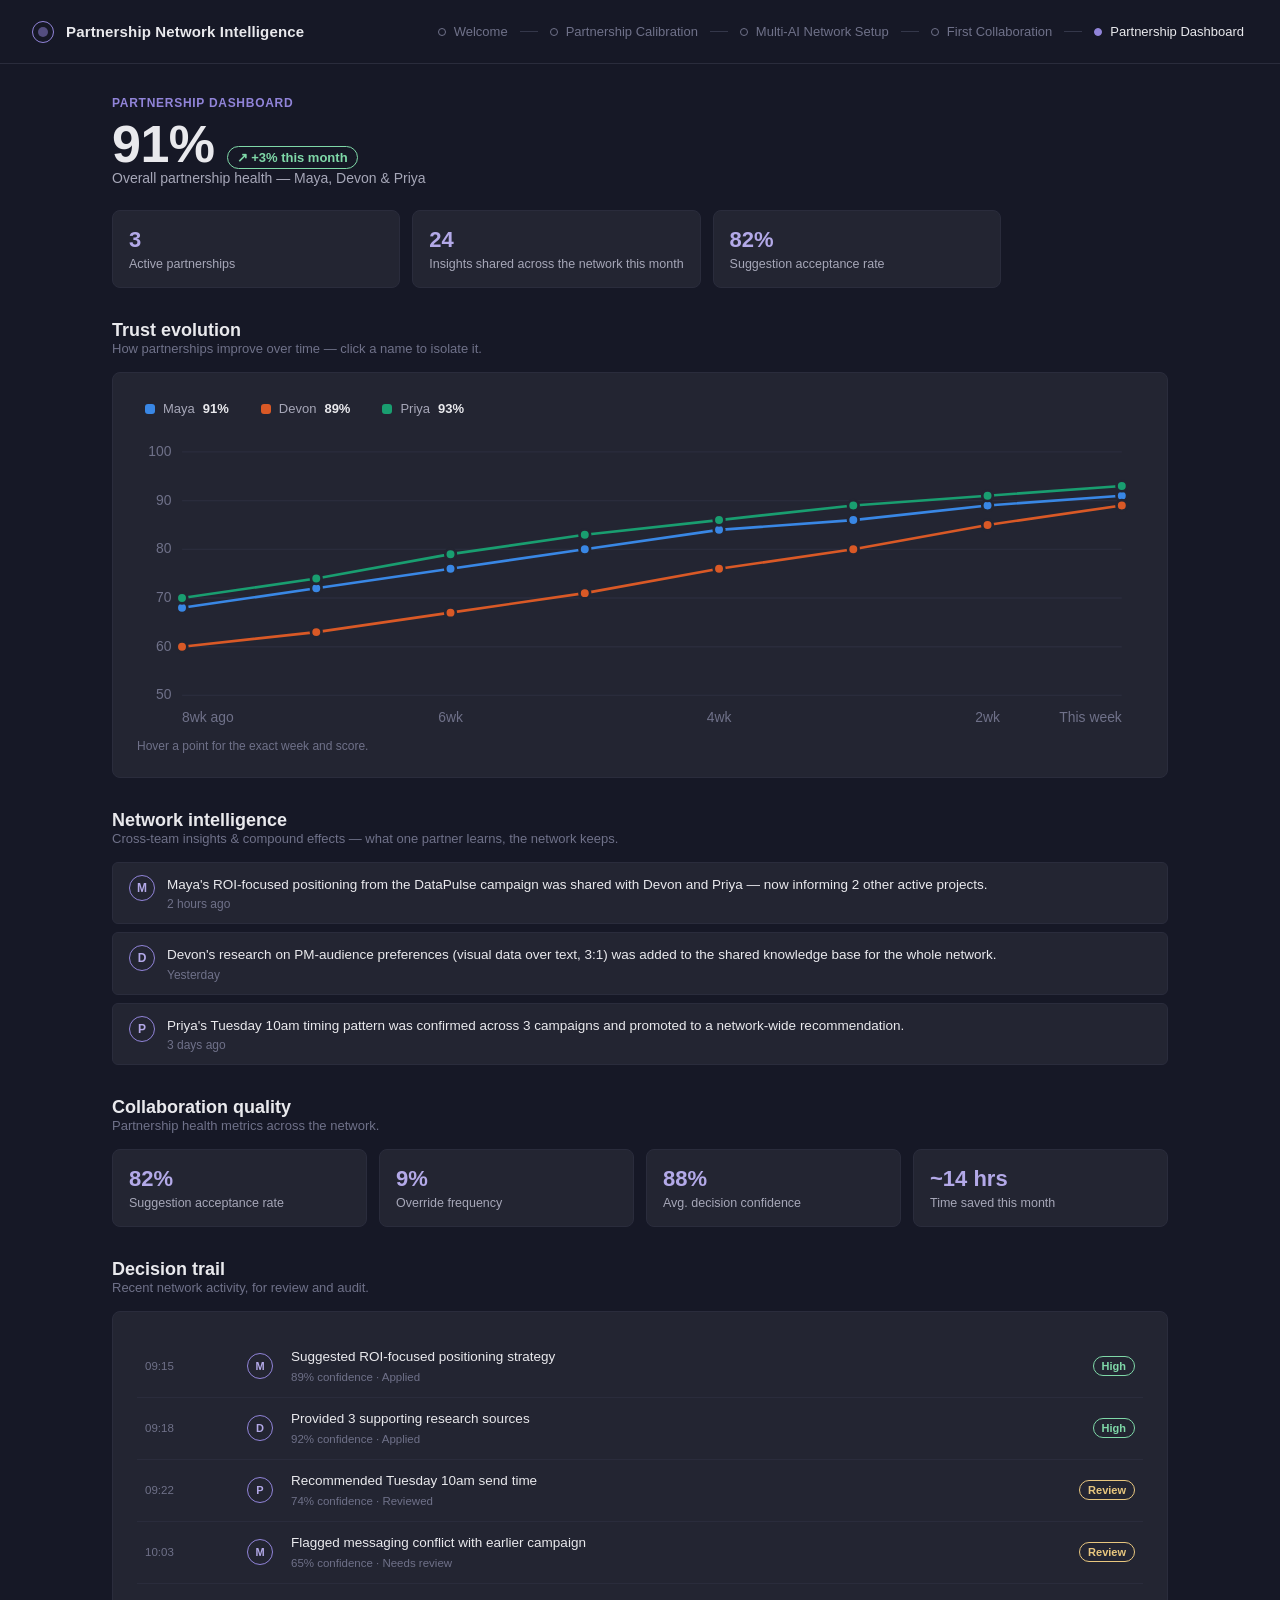
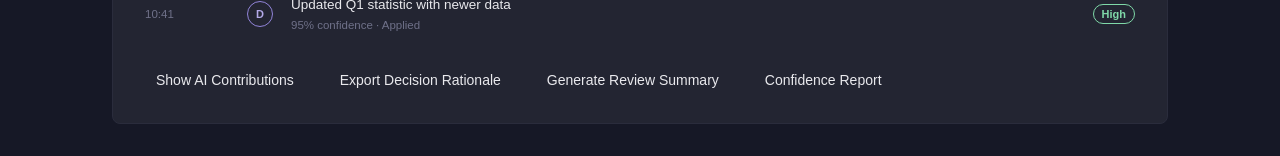
==== prototype/dashboard/index.html @ a6c033ae "Add Partnership Dashboard (vanilla JS) and link it from Calibration Trust evolution chart (hand-buil" ====
<!doctype html>
<html lang="en">
  <head>
    <meta charset="UTF-8" />
    <meta name="viewport" content="width=device-width, initial-scale=1.0" />
    <title>PNI — Partnership Dashboard</title>
    <link rel="icon" href="data:," />
    <link rel="stylesheet" href="../css/theme.css" />
    <link rel="stylesheet" href="../css/dashboard.css" />
  </head>
  <body>
    <div id="dashboard-app">
      <header class="topnav">
        <div class="topnav-brand">
          <span class="mark"></span>
          Partnership Network Intelligence
        </div>
        <nav class="stepper">
          <a class="stepper-step" href="../landing/index.html"><span class="dot"></span>Welcome</a>
          <div class="stepper-sep"></div>
          <a class="stepper-step" href="../index.html"><span class="dot"></span>Partnership Calibration</a>
          <div class="stepper-sep"></div>
          <span class="stepper-step"><span class="dot"></span>Multi-AI Network Setup</span>
          <div class="stepper-sep"></div>
          <span class="stepper-step"><span class="dot"></span>First Collaboration</span>
          <div class="stepper-sep"></div>
          <span class="stepper-step is-active"><span class="dot"></span>Partnership Dashboard</span>
        </nav>
      </header>

      <main class="dashboard-wrap">
        <div class="dash-header">
          <div class="dash-hero">
            <div class="eyebrow">Partnership Dashboard</div>
            <div class="hero-figure">
              <span class="hero-number">91%</span>
              <span class="hero-delta">↗ +3% this month</span>
            </div>
            <div class="hero-label">Overall partnership health — Maya, Devon &amp; Priya</div>
          </div>
          <div class="kpi-row" id="kpi-row"></div>
        </div>

        <section class="dash-section">
          <div class="dash-section-head">
            <div>
              <h2>Trust evolution</h2>
              <p>How partnerships improve over time — click a name to isolate it.</p>
            </div>
          </div>
          <div class="chart-card">
            <div class="chart-legend" id="chart-legend"></div>
            <div class="chart-svg-wrap" id="chart-svg-wrap"></div>
            <div class="chart-hint">Hover a point for the exact week and score.</div>
          </div>
        </section>

        <section class="dash-section">
          <div class="dash-section-head">
            <div>
              <h2>Network intelligence</h2>
              <p>Cross-team insights &amp; compound effects — what one partner learns, the network keeps.</p>
            </div>
          </div>
          <div class="insight-feed" id="insight-feed"></div>
        </section>

        <section class="dash-section">
          <div class="dash-section-head">
            <div>
              <h2>Collaboration quality</h2>
              <p>Partnership health metrics across the network.</p>
            </div>
          </div>
          <div class="quality-grid" id="quality-grid"></div>
        </section>

        <section class="dash-section">
          <div class="dash-section-head">
            <div>
              <h2>Decision trail</h2>
              <p>Recent network activity, for review and audit.</p>
            </div>
          </div>
          <div class="chart-card">
            <div class="trail-list" id="trail-list"></div>
            <div class="review-actions" id="review-actions"></div>
          </div>
        </section>
      </main>
    </div>
    <script src="../js/dashboard.js"></script>
  </body>
</html>
---- prototype/css/theme.css ----
/*
  PNI — Nocturne Design System
  ----------------------------
  Design tokens shared across every screen. Port these variables directly
  into your ai-partner-canvas Tailwind config / CSS-in-JS theme — nothing
  here is prototype-specific.
*/

:root {
  /* Color */
  --bg: #161826;
  --surface: #232532;
  --surface-raised: #2b2e40;
  --border: #34374a;
  --border-soft: #2a2c3c;
  --text: #e9e9ed;
  --text-muted: #a6a7b8;
  --text-faint: #6f7189;
  --accent: #9184d9;
  --accent-soft: rgba(145, 132, 217, 0.14);
  --accent-strong: #b3a9e8;

  /* Status (used sparingly, never as full floods) */
  --status-high: #7fd8a8;
  --status-medium: #e8c77f;
  --status-low: #e6828a;

  /* Type */
  --font: "Inter", -apple-system, BlinkMacSystemFont, "Segoe UI", Roboto, sans-serif;

  /* Shape */
  --radius: 8px;
  --radius-sm: 6px;

  /* Rhythm */
  --space-1: 4px;
  --space-2: 8px;
  --space-3: 12px;
  --space-4: 16px;
  --space-5: 24px;
  --space-6: 32px;
  --space-7: 48px;
}

* {
  box-sizing: border-box;
}

html, body {
  margin: 0;
  padding: 0;
  background: var(--bg);
  color: var(--text);
  font-family: var(--font);
  -webkit-font-smoothing: antialiased;
}

body {
  min-height: 100vh;
}

#app {
  min-height: 100vh;
  display: flex;
  flex-direction: column;
}

a {
  color: var(--accent-strong);
  text-decoration: none;
}

h1, h2, h3, h4, p {
  margin: 0;
}

button {
  font-family: var(--font);
}

/* ---------- Buttons ---------- */

.btn {
  display: inline-flex;
  align-items: center;
  gap: var(--space-2);
  border-radius: var(--radius);
  border: 1px solid var(--border);
  background: transparent;
  color: var(--text);
  padding: 10px 18px;
  font-size: 14px;
  font-weight: 500;
  cursor: pointer;
  transition: border-color 120ms ease, background 120ms ease, color 120ms ease;
}

.btn:hover {
  border-color: var(--accent);
  background: var(--accent-soft);
}

.btn:focus-visible {
  outline: 2px solid var(--accent);
  outline-offset: 2px;
}

.btn-primary {
  border-color: var(--accent);
  color: var(--bg);
  background: var(--accent);
}

.btn-primary:hover {
  background: var(--accent-strong);
  border-color: var(--accent-strong);
}

.btn-ghost {
  border-color: transparent;
}

.btn-ghost:hover {
  border-color: var(--border);
  background: transparent;
}

.btn:disabled {
  opacity: 0.4;
  cursor: not-allowed;
}

.btn:disabled:hover {
  border-color: var(--border);
  background: transparent;
}

/* ---------- Layout shell ---------- */

.topnav {
  display: flex;
  align-items: center;
  justify-content: space-between;
  padding: var(--space-4) var(--space-6);
  border-bottom: 1px solid var(--border-soft);
  gap: var(--space-6);
}

.topnav-brand {
  display: flex;
  align-items: center;
  gap: var(--space-3);
  font-weight: 600;
  font-size: 15px;
  letter-spacing: 0.01em;
  white-space: nowrap;
}

.topnav-brand .mark {
  width: 22px;
  height: 22px;
  border-radius: 50%;
  border: 1.5px solid var(--accent);
  position: relative;
  flex: none;
}

.topnav-brand .mark::after {
  content: "";
  position: absolute;
  inset: 5px;
  border-radius: 50%;
  background: var(--accent);
  opacity: 0.5;
}

main {
  flex: 1;
  padding: var(--space-6);
  max-width: 1040px;
  width: 100%;
  margin: 0 auto;
}

@media (max-width: 720px) {
  main {
    padding: var(--space-4);
  }
  .topnav {
    padding: var(--space-3) var(--space-4);
  }
}

/* ---------- Journey stepper ---------- */

.stepper {
  display: flex;
  align-items: center;
  gap: var(--space-2);
  overflow-x: auto;
}

.stepper-step {
  display: flex;
  align-items: center;
  gap: var(--space-2);
  background: none;
  border: none;
  color: var(--text-faint);
  font-size: 13px;
  font-weight: 500;
  padding: var(--space-2) var(--space-1);
  cursor: pointer;
  white-space: nowrap;
}

.stepper-step .dot {
  width: 8px;
  height: 8px;
  border-radius: 50%;
  border: 1.5px solid var(--text-faint);
  flex: none;
}

.stepper-step.is-done .dot {
  background: var(--accent);
  border-color: var(--accent);
}

.stepper-step.is-active {
  color: var(--text);
}

.stepper-step.is-active .dot {
  border-color: var(--accent);
  background: var(--accent);
}

.stepper-sep {
  width: 18px;
  height: 1px;
  background: var(--border);
  flex: none;
}

/* ---------- Cards ---------- */

.card {
  background: var(--surface);
  border: 1px solid var(--border-soft);
  border-radius: var(--radius);
  padding: var(--space-5);
}

.card + .card {
  margin-top: var(--space-4);
}

.card-title {
  font-size: 16px;
  font-weight: 600;
}

.card-subtitle {
  color: var(--text-muted);
  font-size: 13px;
  margin-top: var(--space-1);
}

.page-header {
  margin-bottom: var(--space-6);
}

.page-header .eyebrow {
  color: var(--accent);
  font-size: 12px;
  font-weight: 600;
  letter-spacing: 0.06em;
  text-transform: uppercase;
}

.page-header h1 {
  font-size: 26px;
  font-weight: 600;
  margin-top: var(--space-2);
}

.page-header p {
  color: var(--text-muted);
  font-size: 14px;
  margin-top: var(--space-2);
  max-width: 620px;
  line-height: 1.5;
}

/* ---------- Sub-stepper (inside Partnership Calibration) ---------- */

.substeps {
  display: flex;
  gap: var(--space-5);
  margin-bottom: var(--space-6);
  border-bottom: 1px solid var(--border-soft);
}

.substep {
  padding-bottom: var(--space-3);
  border-bottom: 2px solid transparent;
  color: var(--text-faint);
  font-size: 13px;
  font-weight: 500;
  display: flex;
  align-items: center;
  gap: var(--space-2);
}

.substep .num {
  width: 18px;
  height: 18px;
  border-radius: 50%;
  border: 1px solid var(--text-faint);
  font-size: 10px;
  display: flex;
  align-items: center;
  justify-content: center;
  flex: none;
}

.substep.is-active {
  color: var(--text);
  border-bottom-color: var(--accent);
}

.substep.is-active .num {
  border-color: var(--accent);
  color: var(--accent);
}

.substep.is-done .num {
  background: var(--accent);
  border-color: var(--accent);
  color: var(--bg);
}

/* ---------- Choice groups (wizard questions, autonomy radios) ---------- */

.choice-group {
  display: grid;
  gap: var(--space-2);
}

.choice {
  display: flex;
  align-items: flex-start;
  gap: var(--space-3);
  padding: var(--space-3) var(--space-4);
  border: 1px solid var(--border-soft);
  border-radius: var(--radius-sm);
  cursor: pointer;
  background: transparent;
  text-align: left;
  transition: border-color 120ms ease, background 120ms ease;
}

.choice:hover {
  border-color: var(--accent);
}

.choice.is-selected {
  border-color: var(--accent);
  background: var(--accent-soft);
}

.choice .radio {
  width: 16px;
  height: 16px;
  border-radius: 50%;
  border: 1.5px solid var(--text-faint);
  flex: none;
  margin-top: 2px;
  position: relative;
}

.choice.is-selected .radio {
  border-color: var(--accent);
}

.choice.is-selected .radio::after {
  content: "";
  position: absolute;
  inset: 3px;
  border-radius: 50%;
  background: var(--accent);
}

.choice-body .choice-label {
  font-size: 14px;
  font-weight: 500;
}

.choice-body .choice-desc {
  font-size: 12.5px;
  color: var(--text-muted);
  margin-top: 2px;
  line-height: 1.45;
}

/* ---------- Agent cards ---------- */

.agent-grid {
  display: grid;
  gap: var(--space-4);
}

.agent-card {
  border: 1px solid var(--border-soft);
  border-radius: var(--radius);
  padding: var(--space-5);
  background: var(--surface);
}

.agent-head {
  display: flex;
  align-items: center;
  justify-content: space-between;
  gap: var(--space-3);
  margin-bottom: var(--space-4);
}

.agent-identity {
  display: flex;
  align-items: center;
  gap: var(--space-3);
}

.agent-avatar {
  width: 36px;
  height: 36px;
  border-radius: 50%;
  border: 1.5px solid var(--accent);
  display: flex;
  align-items: center;
  justify-content: center;
  font-size: 13px;
  font-weight: 600;
  color: var(--accent-strong);
  flex: none;
}

.agent-name {
  font-size: 15px;
  font-weight: 600;
}

.agent-role {
  font-size: 12.5px;
  color: var(--text-muted);
}

.trust-pill {
  font-size: 12px;
  font-weight: 600;
  padding: 4px 10px;
  border-radius: 999px;
  border: 1px solid var(--border);
  color: var(--text-muted);
  white-space: nowrap;
}

.trust-pill.high { color: var(--status-high); border-color: var(--status-high); }
.trust-pill.medium { color: var(--status-medium); border-color: var(--status-medium); }
.trust-pill.low { color: var(--status-low); border-color: var(--status-low); }

/* ---------- Responsibility checklist ---------- */

.check-list {
  display: grid;
  gap: var(--space-2);
}

.check-item {
  display: flex;
  align-items: flex-start;
  gap: var(--space-3);
  padding: var(--space-2) var(--space-1);
  cursor: pointer;
}

.check-box {
  width: 16px;
  height: 16px;
  border-radius: 4px;
  border: 1.5px solid var(--text-faint);
  margin-top: 2px;
  flex: none;
  display: flex;
  align-items: center;
  justify-content: center;
}

.check-item.is-checked .check-box {
  border-color: var(--accent);
  background: var(--accent);
}

.check-item.is-checked .check-box::after {
  content: "";
  width: 6px;
  height: 6px;
  background: var(--bg);
  clip-path: polygon(14% 44%, 0 65%, 50% 100%, 100% 16%, 80% 0%, 43% 62%);
}

.check-label {
  font-size: 13.5px;
  color: var(--text);
  line-height: 1.4;
}

/* ---------- Trust preview / dashboard bars ---------- */

.trust-overview {
  display: grid;
  gap: var(--space-3);
}

.trust-row {
  display: grid;
  grid-template-columns: 120px 1fr 48px;
  align-items: center;
  gap: var(--space-3);
}

.trust-row .label {
  font-size: 13px;
  color: var(--text-muted);
}

.trust-track {
  height: 6px;
  border-radius: 999px;
  background: var(--border-soft);
  overflow: hidden;
}

.trust-fill {
  height: 100%;
  border-radius: 999px;
  background: var(--accent);
}

.trust-row .value {
  font-size: 13px;
  font-weight: 600;
  text-align: right;
  color: var(--text-muted);
}

/* ---------- Footer nav ---------- */

.step-actions {
  display: flex;
  justify-content: space-between;
  margin-top: var(--space-6);
}

/* ---------- Misc ---------- */

.hint {
  font-size: 12.5px;
  color: var(--text-faint);
  line-height: 1.5;
}

.section-label {
  font-size: 12px;
  font-weight: 600;
  letter-spacing: 0.04em;
  text-transform: uppercase;
  color: var(--text-faint);
  margin-bottom: var(--space-3);
}

.stub-card {
  border: 1px dashed var(--border);
  border-radius: var(--radius);
  padding: var(--space-7) var(--space-5);
  text-align: left;
  color: var(--text-muted);
}
---- prototype/css/dashboard.css ----
/*
  Partnership Dashboard — builds on theme.css tokens.

  Chart color roles (per the dataviz skill's method): the three agent
  series are a CATEGORICAL identity channel, validated with
  scripts/validate_palette.js against this app's own dark card surface
  (#232532) — worst all-pairs CVD ΔE 9.4, normal-vision ΔE 20.9, all
  >= 3:1 contrast. These hues are scoped to the Trust Evolution chart
  only; everywhere else in the app, agent identity comes from initials/
  labels, not color. Status colors (--status-high/medium/low in
  theme.css) stay reserved for confidence-level meaning and are never
  reused here as series identity, per the collision rule.
*/

:root {
  --series-maya: #3987e5;
  --series-devon: #d95926;
  --series-priya: #199e70;
}

.dashboard-wrap {
  max-width: 1120px;
  margin: 0 auto;
  padding: var(--space-6);
}

@media (max-width: 640px) {
  .dashboard-wrap { padding: var(--space-4); }
}

/* ---------- Header / hero ---------- */

.dash-header {
  display: flex;
  align-items: flex-end;
  justify-content: space-between;
  gap: var(--space-5);
  flex-wrap: wrap;
  margin-bottom: var(--space-6);
}

.dash-hero .eyebrow {
  color: var(--accent);
  font-size: 12px;
  font-weight: 600;
  letter-spacing: 0.06em;
  text-transform: uppercase;
}

.dash-hero .hero-figure {
  display: flex;
  align-items: baseline;
  gap: var(--space-3);
  margin-top: var(--space-2);
}

.dash-hero .hero-number {
  font-size: 52px;
  font-weight: 650;
  letter-spacing: -0.01em;
  line-height: 1;
}

.dash-hero .hero-label {
  font-size: 14px;
  color: var(--text-muted);
}

.dash-hero .hero-delta {
  font-size: 13px;
  font-weight: 600;
  padding: 3px 9px;
  border-radius: 999px;
  border: 1px solid var(--status-high);
  color: var(--status-high);
}

.dash-hero .hero-delta.is-down {
  border-color: var(--status-low);
  color: var(--status-low);
}

/* ---------- KPI row ---------- */

.kpi-row {
  display: grid;
  grid-template-columns: repeat(3, 1fr);
  gap: var(--space-3);
}

@media (max-width: 720px) {
  .kpi-row { grid-template-columns: 1fr; }
}

.kpi-tile {
  border: 1px solid var(--border-soft);
  border-radius: var(--radius);
  padding: var(--space-4);
  background: var(--surface);
  min-width: 160px;
}

.kpi-tile .kpi-value {
  font-size: 22px;
  font-weight: 650;
  color: var(--accent-strong);
}

.kpi-tile .kpi-label {
  font-size: 12.5px;
  color: var(--text-muted);
  margin-top: 4px;
}

/* ---------- Dashboard section shell ---------- */

.dash-section {
  margin-top: var(--space-6);
}

.dash-section-head {
  display: flex;
  align-items: baseline;
  justify-content: space-between;
  gap: var(--space-3);
  margin-bottom: var(--space-4);
  flex-wrap: wrap;
}

.dash-section-head h2 {
  font-size: 18px;
  font-weight: 600;
}

.dash-section-head p {
  font-size: 13px;
  color: var(--text-faint);
}

/* ---------- Trust evolution chart ---------- */

.chart-card {
  border: 1px solid var(--border-soft);
  border-radius: var(--radius);
  padding: var(--space-5);
  background: var(--surface);
}

.chart-legend {
  display: flex;
  gap: var(--space-4);
  flex-wrap: wrap;
  margin-bottom: var(--space-4);
}

.legend-item {
  display: flex;
  align-items: center;
  gap: var(--space-2);
  font-size: 13px;
  color: var(--text-muted);
  background: none;
  border: none;
  cursor: pointer;
  padding: var(--space-1) var(--space-2);
  border-radius: var(--radius-sm);
  transition: background 120ms ease, opacity 120ms ease;
}

.legend-item:hover {
  background: var(--surface-raised);
}

.legend-item .swatch {
  width: 10px;
  height: 10px;
  border-radius: 3px;
  flex: none;
}

.legend-item.is-off {
  opacity: 0.4;
}

.legend-item .legend-value {
  font-weight: 600;
  color: var(--text);
  font-variant-numeric: tabular-nums;
}

.chart-svg-wrap {
  width: 100%;
  overflow-x: auto;
}

.chart-svg-wrap svg {
  width: 100%;
  height: auto;
  min-width: 480px;
  display: block;
}

.chart-axis-label {
  fill: var(--text-faint);
  font-size: 10.5px;
  font-family: var(--font);
}

.chart-gridline {
  stroke: var(--border-soft);
  stroke-width: 1;
}

.chart-series-label {
  font-size: 11px;
  font-weight: 600;
  font-family: var(--font);
}

.chart-hint {
  font-size: 12px;
  color: var(--text-faint);
  margin-top: var(--space-3);
}

/* ---------- Network intelligence feed ---------- */

.insight-feed {
  display: grid;
  gap: var(--space-2);
}

.insight-row {
  display: flex;
  gap: var(--space-3);
  align-items: flex-start;
  border: 1px solid var(--border-soft);
  border-radius: var(--radius-sm);
  padding: var(--space-3) var(--space-4);
  background: var(--surface);
}

.insight-row .insight-icon {
  width: 26px;
  height: 26px;
  border-radius: 50%;
  border: 1px solid var(--accent);
  color: var(--accent-strong);
  font-size: 12px;
  display: flex;
  align-items: center;
  justify-content: center;
  flex: none;
  font-weight: 600;
}

.insight-row .insight-body {
  font-size: 13.5px;
  color: var(--text);
  line-height: 1.5;
}

.insight-row .insight-meta {
  font-size: 12px;
  color: var(--text-faint);
  margin-top: 2px;
}

/* ---------- Collaboration quality metrics ---------- */

.quality-grid {
  display: grid;
  grid-template-columns: repeat(4, 1fr);
  gap: var(--space-3);
}

@media (max-width: 820px) {
  .quality-grid { grid-template-columns: repeat(2, 1fr); }
}
@media (max-width: 480px) {
  .quality-grid { grid-template-columns: 1fr; }
}

/* ---------- Decision trail ---------- */

.trail-list {
  display: grid;
}

.trail-row {
  display: grid;
  grid-template-columns: 90px 32px 1fr auto;
  gap: var(--space-3);
  align-items: center;
  padding: var(--space-3) var(--space-2);
  border-bottom: 1px solid var(--border-soft);
}

.trail-row:last-child {
  border-bottom: none;
}

@media (max-width: 640px) {
  .trail-row {
    grid-template-columns: 26px 1fr auto;
  }
  .trail-time { display: none; }
}

.trail-time {
  font-size: 11.5px;
  color: var(--text-faint);
  font-variant-numeric: tabular-nums;
}

.trail-avatar {
  width: 26px;
  height: 26px;
  border-radius: 50%;
  border: 1.5px solid var(--accent);
  display: flex;
  align-items: center;
  justify-content: center;
  font-size: 11px;
  font-weight: 600;
  color: var(--accent-strong);
}

.trail-body {
  font-size: 13.5px;
  color: var(--text);
  line-height: 1.4;
}

.trail-body .trail-conf {
  font-size: 11.5px;
  color: var(--text-faint);
  margin-top: 2px;
}

.trail-status {
  font-size: 11px;
  font-weight: 600;
  padding: 3px 8px;
  border-radius: 999px;
  border: 1px solid var(--border);
  color: var(--text-muted);
  white-space: nowrap;
}

.trail-status.high { color: var(--status-high); border-color: var(--status-high); }
.trail-status.medium { color: var(--status-medium); border-color: var(--status-medium); }
.trail-status.low { color: var(--status-low); border-color: var(--status-low); }

/* ---------- Review actions ---------- */

.review-actions {
  display: flex;
  flex-wrap: wrap;
  gap: var(--space-2);
  margin-top: var(--space-4);
}
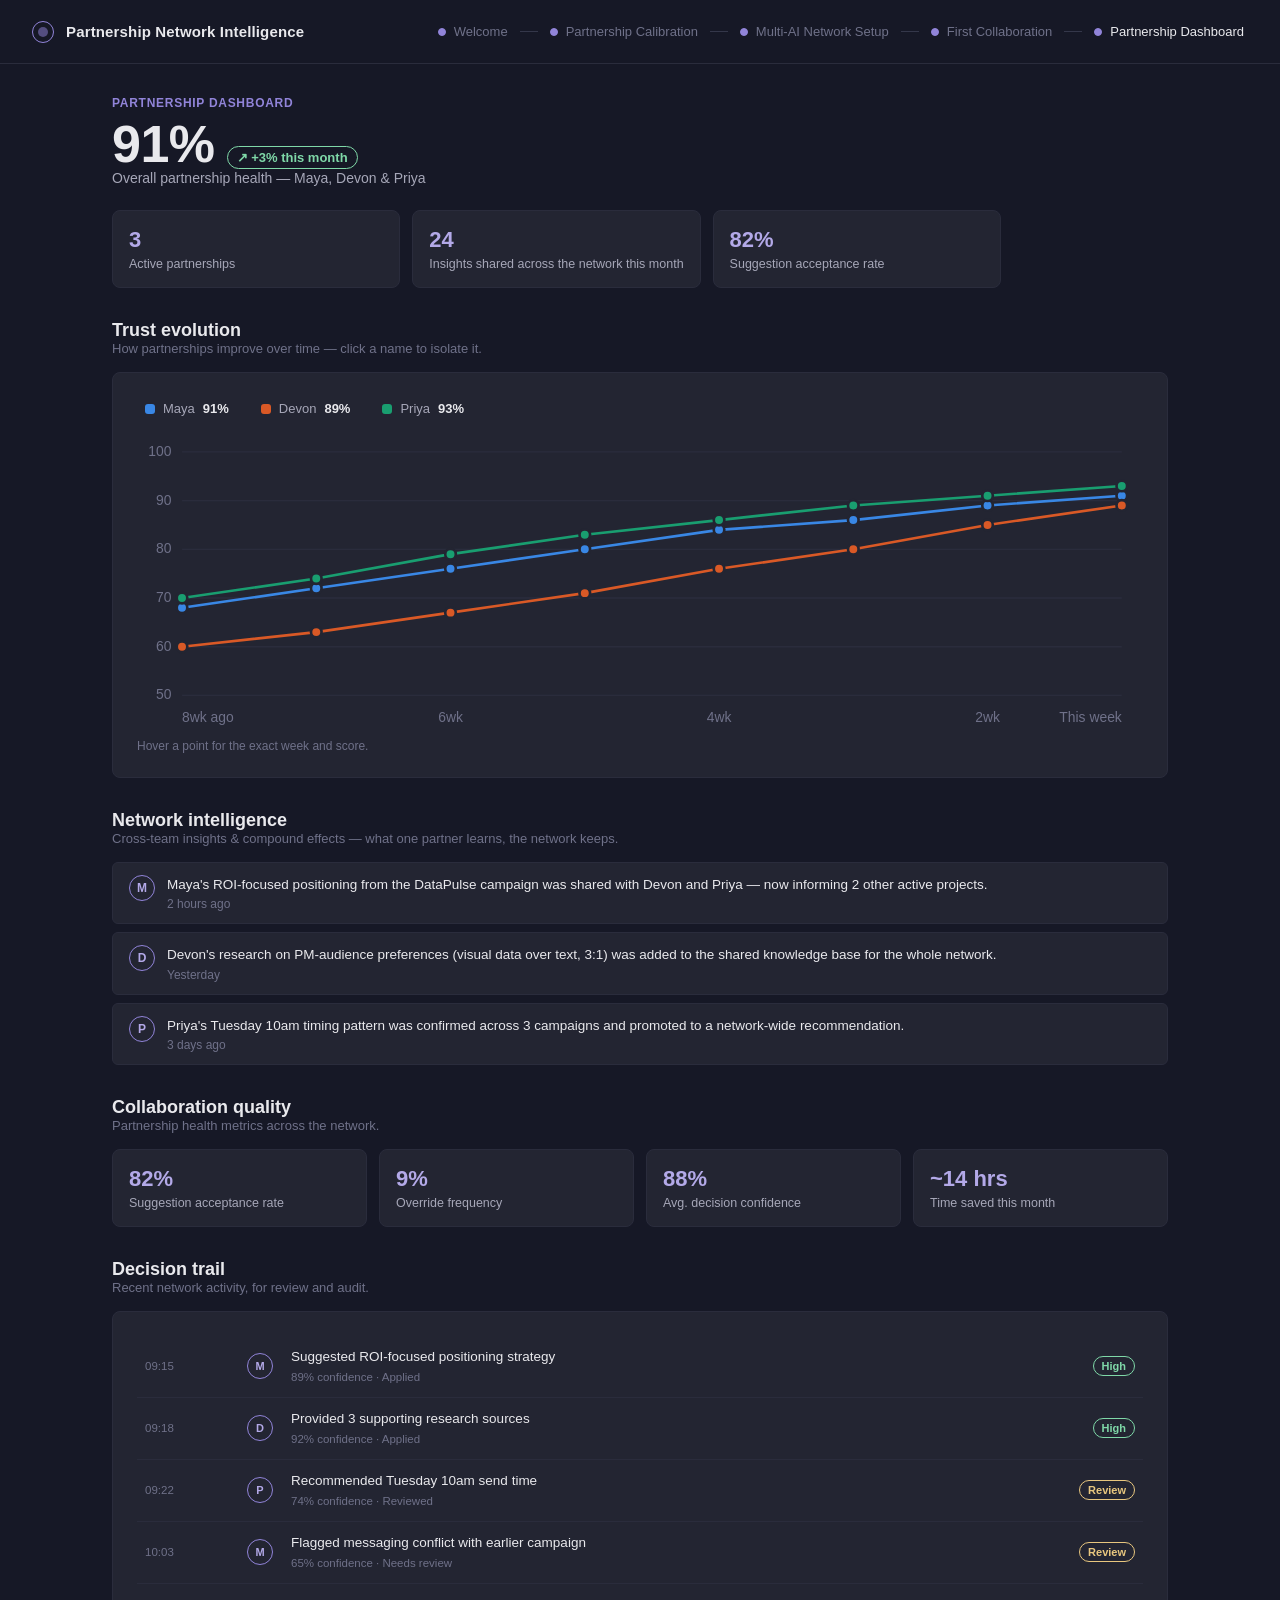
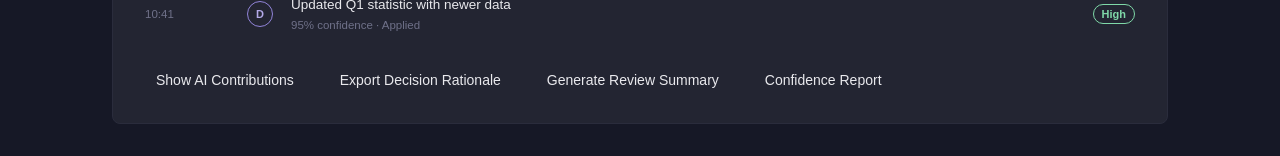
==== commit 024441b1: "Add Multi-AI Network Setup and First Collaboration screens Multi-AI Network Setup ("meet your AI net" ====
--- a/prototype/dashboard/index.html
+++ b/prototype/dashboard/index.html
@@ -16,13 +16,13 @@
           Partnership Network Intelligence
         </div>
         <nav class="stepper">
-          <a class="stepper-step" href="../landing/index.html"><span class="dot"></span>Welcome</a>
+          <a class="stepper-step is-done" href="../landing/index.html"><span class="dot"></span>Welcome</a>
           <div class="stepper-sep"></div>
-          <a class="stepper-step" href="../index.html"><span class="dot"></span>Partnership Calibration</a>
+          <a class="stepper-step is-done" href="../index.html"><span class="dot"></span>Partnership Calibration</a>
           <div class="stepper-sep"></div>
-          <span class="stepper-step"><span class="dot"></span>Multi-AI Network Setup</span>
+          <a class="stepper-step is-done" href="../network-setup/index.html"><span class="dot"></span>Multi-AI Network Setup</a>
           <div class="stepper-sep"></div>
-          <span class="stepper-step"><span class="dot"></span>First Collaboration</span>
+          <a class="stepper-step is-done" href="../first-collaboration/index.html"><span class="dot"></span>First Collaboration</a>
           <div class="stepper-sep"></div>
           <span class="stepper-step is-active"><span class="dot"></span>Partnership Dashboard</span>
         </nav>
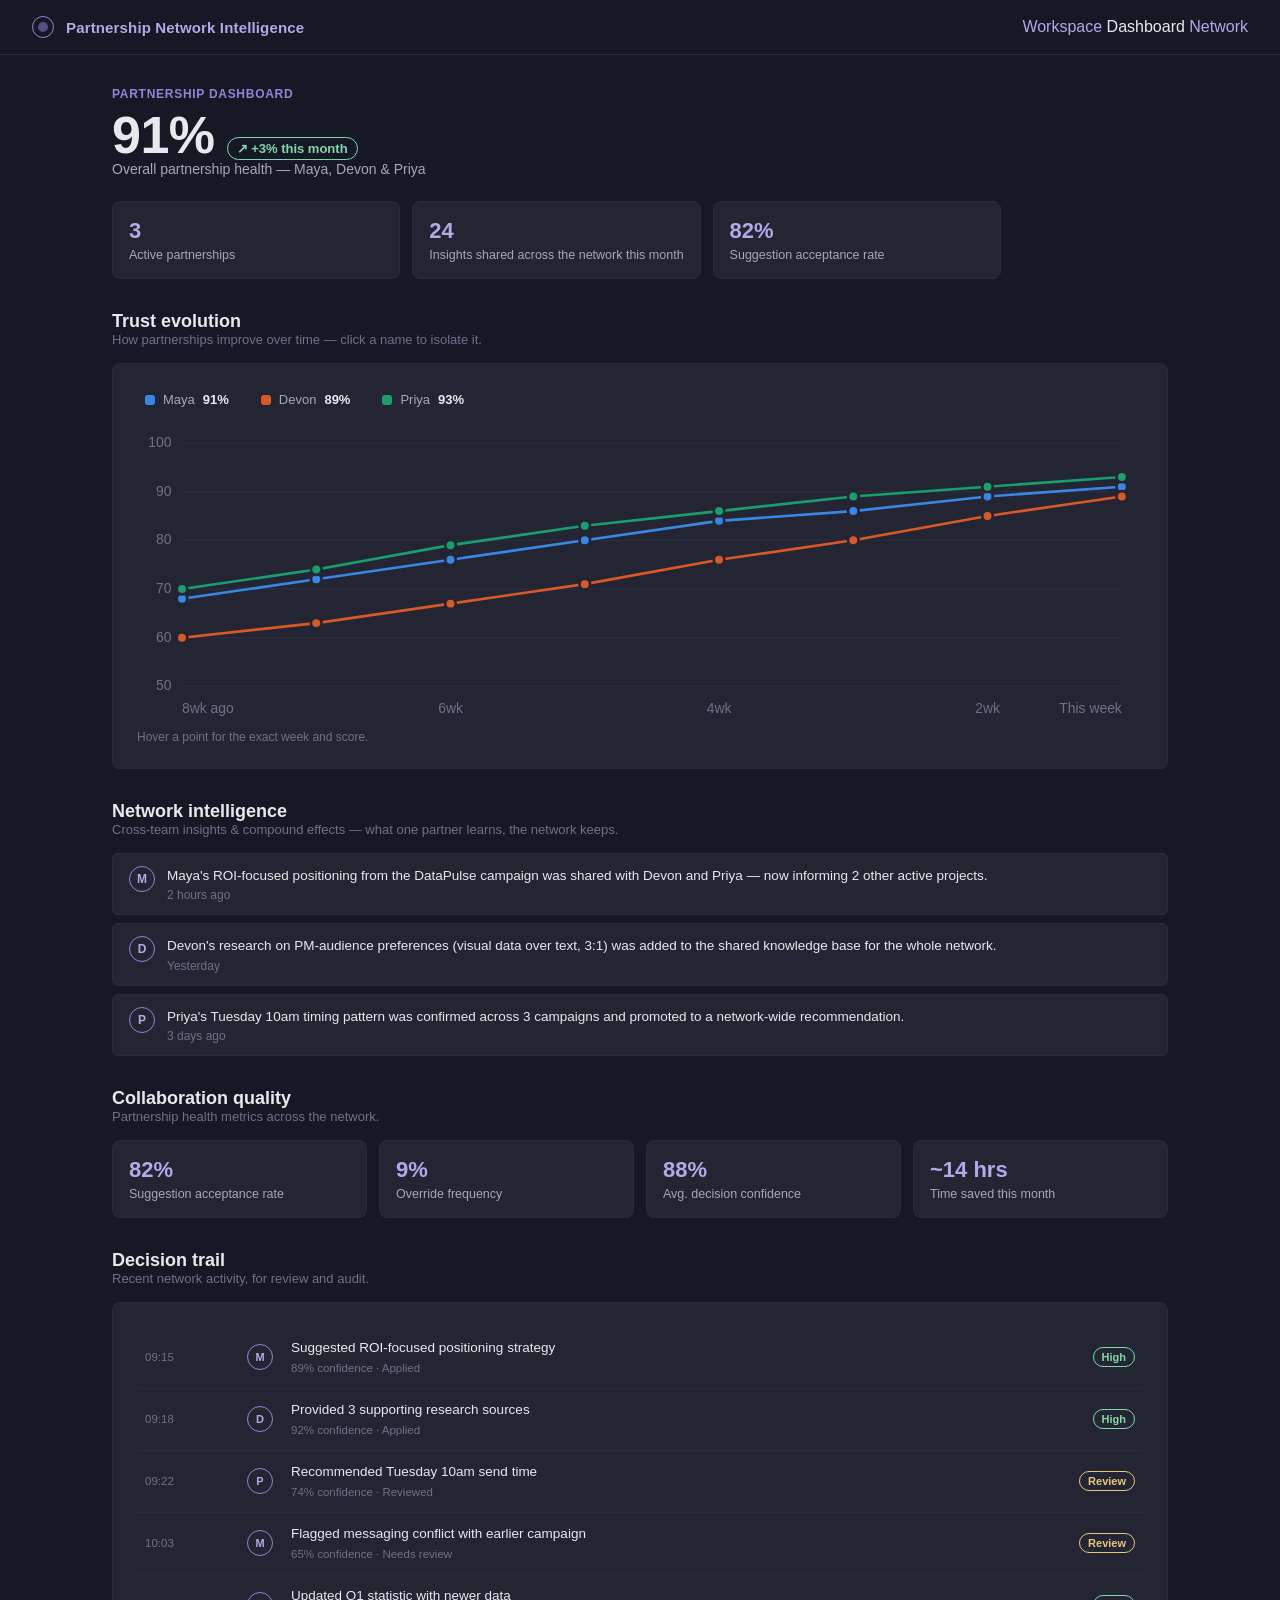
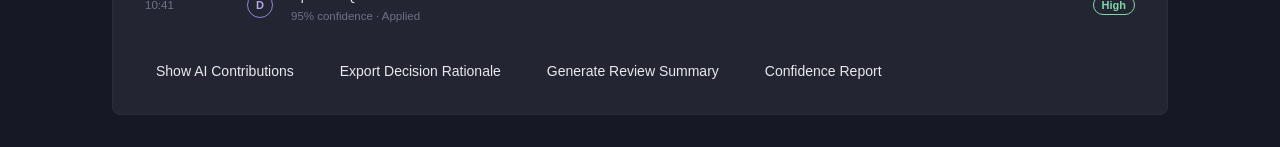
==== commit d345f2f4: "Split the journey into Learn & Set Up vs. Use (ongoing app) The 5-step linear stepper conflated two " ====
--- a/prototype/dashboard/index.html
+++ b/prototype/dashboard/index.html
@@ -11,20 +11,16 @@
   <body>
     <div id="dashboard-app">
       <header class="topnav">
-        <div class="topnav-brand">
-          <span class="mark"></span>
-          Partnership Network Intelligence
-        </div>
-        <nav class="stepper">
-          <a class="stepper-step is-done" href="../landing/index.html"><span class="dot"></span>Welcome</a>
-          <div class="stepper-sep"></div>
-          <a class="stepper-step is-done" href="../index.html"><span class="dot"></span>Partnership Calibration</a>
-          <div class="stepper-sep"></div>
-          <a class="stepper-step is-done" href="../network-setup/index.html"><span class="dot"></span>Multi-AI Network Setup</a>
-          <div class="stepper-sep"></div>
-          <a class="stepper-step is-done" href="../first-collaboration/index.html"><span class="dot"></span>First Collaboration</a>
-          <div class="stepper-sep"></div>
-          <span class="stepper-step is-active"><span class="dot"></span>Partnership Dashboard</span>
+        <a class="topnav-brand-link" href="../landing/index.html">
+          <div class="topnav-brand">
+            <span class="mark"></span>
+            <span class="brand-text">Partnership Network Intelligence</span>
+          </div>
+        </a>
+        <nav class="app-nav">
+          <a class="app-nav-tab" href="../workspace/index.html">Workspace</a>
+          <span class="app-nav-tab is-active">Dashboard</span>
+          <a class="app-nav-tab" href="../network/index.html">Network</a>
         </nav>
       </header>
 
--- a/prototype/css/theme.css
+++ b/prototype/css/theme.css
@@ -76,6 +76,7 @@
 
 button {
   font-family: var(--font);
+  color: inherit;
 }
 
 /* ---------- Buttons ---------- */
@@ -135,6 +136,11 @@
   background: transparent;
 }
 
+.btn-sm {
+  padding: 6px 12px;
+  font-size: 12.5px;
+}
+
 /* ---------- Layout shell ---------- */
 
 .topnav {
@@ -395,6 +401,7 @@
 .choice-body .choice-label {
   font-size: 14px;
   font-weight: 500;
+  color: var(--text);
 }
 
 .choice-body .choice-desc {
